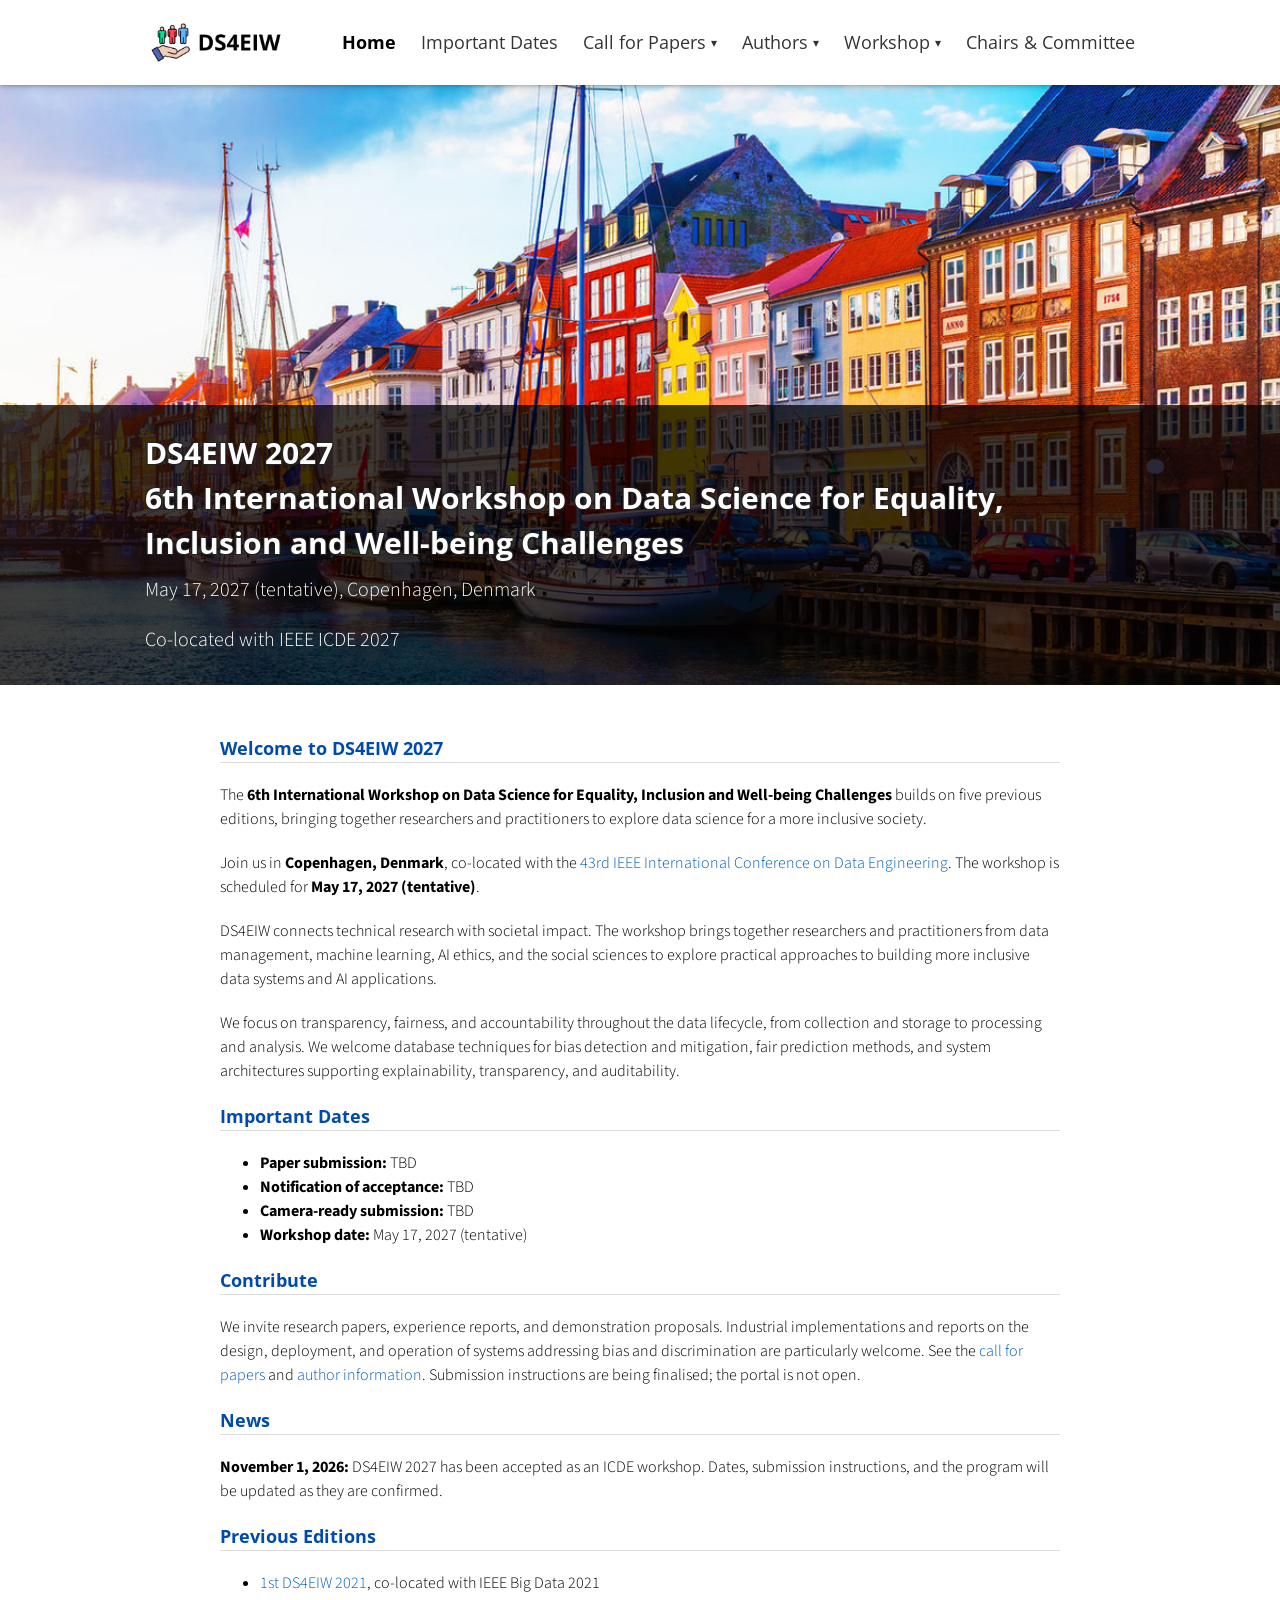
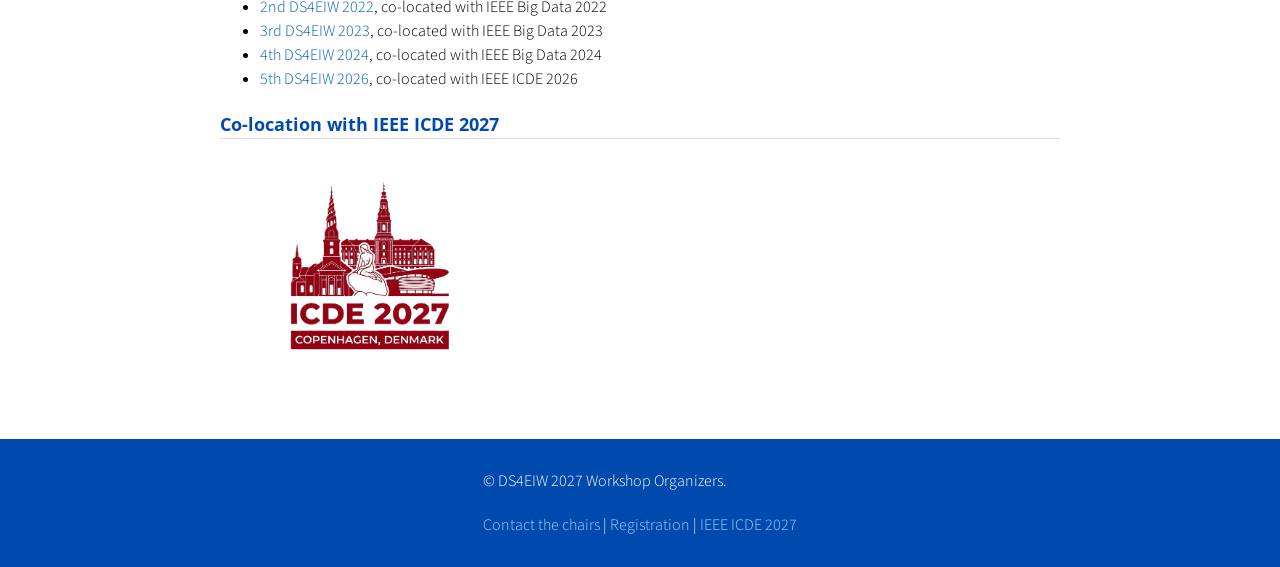
==== index.html @ dc77ec3a "Add DS4EIW 2027 workshop website" ====
<!doctype html>
<html lang="en">
<head>
  <meta charset="utf-8">
  <meta name="viewport" content="width=device-width, initial-scale=1">
  <title>DS4EIW 2027 - Data Science for Equality, Inclusion and Well-being</title>
  <meta name="description" content="Sixth DS4EIW workshop, co-located with IEEE ICDE 2027 in Copenhagen, Denmark. May 17, 2027 (tentative). Submission details: TBD.">
  <link href="css/frame.css" rel="stylesheet">
  <link href="css/controls.css" rel="stylesheet">
  <link href="css/custom.css" rel="stylesheet">
  <link href="css/edition.css" rel="stylesheet">
  <link href="https://fonts.googleapis.com/css?family=Open+Sans:400,700" rel="stylesheet">
  <link href="https://fonts.googleapis.com/css?family=Open+Sans+Condensed:300,700" rel="stylesheet">
  <link href="https://fonts.googleapis.com/css?family=Source+Sans+Pro:400,700" rel="stylesheet">
  <link rel="icon" type="image/x-icon" href="img/logo.ico">
  <script src="js/menu.js" defer></script>
  <style>.menu-index { color: rgb(0, 0, 0) !important; opacity: 1 !important; font-weight: 700 !important; }</style>
</head>
<body class="edition-2027">
  <a class="skip-link" href="#main">Skip to content</a>
  <header class="menu-container"><nav class="menu" aria-label="Main navigation">
  <div class="menu-table flex-row-space-between">
    <div class="logo flex-row-center"><a href="index.html"><img class="image" style="max-width: 140px; margin-bottom: 10px; margin-top: 10px;" src="img/ds4eiw-logo.png" alt="DS4EIW home"></a></div>
    <button class="menu-button" type="button" aria-expanded="false" aria-controls="main-menu">Menu</button>
    <div id="main-menu" class="menu-items flex-row-center flex-item">
      <a href="index.html" class="menu-index">Home</a>
      <a href="dates.html" class="menu-dates">Important Dates</a>
      <div class="dropdown"><a class="dropbtn menu-submit" href="submit.html">Call for Papers<span aria-hidden="true"> ▾</span></a><div class="dropdown-content"><a href="submit.html#toi">Topics of Interest</a><a href="submit.html#info">Submission Information</a></div></div>
      <div class="dropdown"><a class="dropbtn menu-authors" href="authors.html">Authors<span aria-hidden="true"> ▾</span></a><div class="dropdown-content"><a href="authors.html#submission">Submission Guidelines</a><a href="authors.html#cameraready">Camera-Ready Instructions</a></div></div>
      <div class="dropdown"><a class="dropbtn menu-conference" href="workshop.html">Workshop<span aria-hidden="true"> ▾</span></a><div class="dropdown-content"><a href="workshop.html#program">Program</a><a href="workshop.html#keynote">Keynote Speaker</a><a href="workshop.html#editions">Previous Editions</a><a href="accepted_papers.html">Accepted Papers</a><a href="registration.html#registration">Registration</a></div></div>
      <a href="about.html" class="menu-about">Chairs &amp; Committee</a>
    </div>
  </div>
</nav></header>
  <main id="main" class="content-container">
    <div class="banner edition-hero" style="background: url('img/copenhagen-banner.jpg') no-repeat center; background-size: cover; height: 600px;">
      <div class="banner-table flex-column" style="background-color: rgba(0, 0, 0, 0.75);"><div class="flex-row"><div class="flex-item flex-column"><h1 class="add-top-margin-small strokeme">DS4EIW 2027<br>6th International Workshop on Data Science for Equality, Inclusion and Well-being Challenges</h1><p class="text">May 17, 2027 (tentative), Copenhagen, Denmark</p><p class="text">Co-located with IEEE ICDE 2027</p></div></div></div>
    </div>
    <div class="content"><div class="content-table flex-column"><div class="flex-row"><div class="flex-item flex-column full-width"><h3>Welcome to DS4EIW 2027</h3><hr><p class="text">The <strong>6th International Workshop on Data Science for Equality, Inclusion and Well-being Challenges</strong> builds on five previous editions, bringing together researchers and practitioners to explore data science for a more inclusive society.</p><p class="text">Join us in <strong>Copenhagen, Denmark</strong>, co-located with the <a href="https://icde2027.github.io/">43rd IEEE International Conference on Data Engineering</a>. The workshop is scheduled for <strong>May 17, 2027 (tentative)</strong>.</p><p class="text">DS4EIW connects technical research with societal impact. The workshop brings together researchers and practitioners from data management, machine learning, AI ethics, and the social sciences to explore practical approaches to building more inclusive data systems and AI applications.</p><p class="text">We focus on transparency, fairness, and accountability throughout the data lifecycle, from collection and storage to processing and analysis. We welcome database techniques for bias detection and mitigation, fair prediction methods, and system architectures supporting explainability, transparency, and auditability.</p><h3>Important Dates</h3><hr><ul>
<li><strong>Paper submission:</strong> TBD</li>
<li><strong>Notification of acceptance:</strong> TBD</li>
<li><strong>Camera-ready submission:</strong> TBD</li>
<li><strong>Workshop date:</strong> May 17, 2027 (tentative)</li>
</ul><h3>Contribute</h3><hr><p class="text">We invite research papers, experience reports, and demonstration proposals. Industrial implementations and reports on the design, deployment, and operation of systems addressing bias and discrimination are particularly welcome. See the <a href="submit.html">call for papers</a> and <a href="authors.html#submission">author information</a>. Submission instructions are being finalised; the portal is not open.</p><h3>News</h3><hr><p class="text"><strong>November 1, 2026:</strong> DS4EIW 2027 has been accepted as an ICDE workshop. Dates, submission instructions, and the program will be updated as they are confirmed.</p><h3>Previous Editions</h3><hr><ul><li><a href="https://dbdmg.polito.it/ds4eiw-2021/">1st DS4EIW 2021</a>, co-located with IEEE Big Data 2021</li><li><a href="https://dbdmg.polito.it/ds4eiw-2022/">2nd DS4EIW 2022</a>, co-located with IEEE Big Data 2022</li><li><a href="https://dbdmg.polito.it/ds4eiw-2023/">3rd DS4EIW 2023</a>, co-located with IEEE Big Data 2023</li><li><a href="https://ds4eiw.github.io/4th-DS4EIW/">4th DS4EIW 2024</a>, co-located with IEEE Big Data 2024</li><li><a href="https://ds4eiw.github.io/2026/">5th DS4EIW 2026</a>, co-located with IEEE ICDE 2026</li></ul><h3>Co-location with IEEE ICDE 2027</h3><hr><a href="https://icde2027.github.io/"><img class="image" style="max-width: 300px; margin-bottom: 10px; margin-top: 10px;" src="img/icde2027-logo.png" alt="ICDE 2027, Copenhagen, Denmark"></a></div></div></div></div>
  </main>
  <footer class="footer-container"><div class="banner"><div class="banner-table flex-column"><div class="flex-row"><div class="flex-item flex-column"><p class="text">© DS4EIW 2027 Workshop Organizers.</p><p class="text"><a href="about.html#contact">Contact the chairs</a> | <a href="registration.html">Registration</a> | <a href="https://icde2027.github.io/">IEEE ICDE 2027</a></p></div></div></div></div></footer>
</body>
</html>
---- css/frame.css ----
/*************************************************************************
 * GitHub: https://github.com/yenchiah/project-website-template
 * Version: v3.43
 * This CSS file is for the website frame
 * If you want to keep this template updated, avoid modifying this file
 * Instead, add your own CSS in the custom.css file
 *************************************************************************/

html,
body {
  margin: 0;
  padding: 0;
  background-color: white;
  font-family: 'Open Sans', Helvetica, Arial, sans-serif;
  left: 0;
  right: 0;
  width: auto;
}

/* This is a hack for FireFox that the <b> tag does not work */
strong,
b {
  font-weight: bold;
}

a {
  outline: none;
  cursor: pointer;
}

img {
  -webkit-touch-callout: none;
  -webkit-user-select: none;
  -khtml-user-select: none;
  -moz-user-select: none;
  -ms-user-select: none;
  user-select: none;
}

video {
  -webkit-touch-callout: none;
  -webkit-user-select: none;
  -khtml-user-select: none;
  -moz-user-select: none;
  -ms-user-select: none;
  user-select: none;
}

h1 {
  font-size: 30px;
  color: #333333;
  margin: 30px 0 0 0;
  padding: 0;
  font-weight: bold;
  font-family: 'Open Sans', Helvetica, Arial, sans-serif;
}

h2 {
  font-size: 24px;
  color: #333333;
  margin: 30px 0 0 0;
  padding: 0;
  font-weight: bold;
  font-family: 'Open Sans', Helvetica, Arial, sans-serif;
}

h3 {
  font-size: 18px;
  color: #333333;
  margin: 10px 0 0 0;
  padding: 0;
  font-weight: bold;
  font-family: 'Open Sans', Helvetica, Arial, sans-serif;
}

ul,
ol {
  margin: 10px 0 10px 0;
}

li ol,
li ul {
  margin: 0;
}

hr {
  border: 0;
  height: 1px;
  background: rgb(220, 220, 220);
  margin: 0 0 10px 0;
}

.menu-container {
  z-index: 2;
  position: relative;
  width: 100%;
  background-color: #333333;
  min-width: 300px;
  -webkit-touch-callout: none;
  -webkit-user-select: none;
  -khtml-user-select: none;
  -moz-user-select: none;
  -ms-user-select: none;
  user-select: none;
  box-shadow: 0 0px 4px rgb(0 0 0 / 32%), 0 0px 10px rgb(0 0 0 / 23%);
}

.menu {
  position: relative;
  margin: 0 auto;
  max-width: 900px;
}

.menu .menu-table {
  padding: 0px 10px;
  width: 100%;
  margin: 0;
}

.menu .menu-highlight {
  color: rgb(255, 255, 255) !important;
  opacity: 1 !important;
  font-weight: 700 !important;
}

.menu .logo {
  margin-left: 20px;
}

.menu .logo a {
  color: rgba(255, 255, 255, 0.8);
  font-family: 'Open Sans Condensed', Helvetica, Arial, sans-serif;
  font-size: 30px;
  text-decoration: none;
  font-weight: 700;
  flex: 1 auto;
  padding: 10px 0;
}

.menu .logo a:hover {
  cursor: pointer;
}

.menu .logo img {
  margin: 0;
  padding: 0;
}

.menu .menu-button {
  width: 40px;
  height: 40px;
  display: none;
  cursor: pointer;
  margin-right: 20px;
}

.menu .menu-button img {
  width: 30px;
  height: 30px;
}

.menu .menu-items {
  align-self: stretch;
}

.menu .menu-items>a,
.menu .menu-items>div {
  color: rgba(255, 255, 255, 0.8);
  text-decoration: none;
  font-weight: 400;
  font-size: 18px;
  flex: 1 auto;
  transition: opacity 0.1s ease-in-out;
  -moz-transition: opacity 0.1s ease-in-out;
  -webkit-transition: opacity 0.1s ease-in-out;
  font-family: 'Open Sans', Helvetica, Arial, sans-serif;
  white-space: nowrap;
  display: flex;
  align-items: center;
  height: 100%;
}

.menu .menu-items>a:not(:last-child),
.menu .menu-items>div:not(:last-child) {
  margin-right: 25px;
}

.menu .menu-items>a:hover,
.menu .menu-items>div:hover {
  color: rgb(255, 255, 255);
  opacity: 1;
  cursor: pointer;
}

.menu .menu-items .dropdown {
  overflow: hidden;
  cursor: pointer;
}

.menu .menu-items .dropdown .dropbtn {
  font-family: inherit;
  text-decoration: inherit;
  color: inherit;
  font-weight: inherit;
  font-size: inherit;
  transition: inherit;
  -moz-transition: inherit;
  -webkit-transition: inherit;
  white-space: inherit;
  display: flex;
  align-items: center;
  height: 100%;
}

.menu .menu-items .dropdown i {
  color: #ffffff;
  margin-left: 5px;
}

.menu .menu-items .dropdown .dropdown-content {
  display: none;
  position: absolute;
  background-color: #f9f9f9;
  min-width: 100px;
  box-shadow: 0px 8px 16px 0px rgba(0, 0, 0, 0.2);
  z-index: 1;
  top: 100%;
  border-top: 3px solid #848484;
  border-bottom-left-radius: 2px;
  border-bottom-right-radius: 2px;
}

.menu .menu-items .dropdown .dropdown-content a {
  color: black;
  padding: 10px 20px;
  text-decoration: none;
  display: block;
  text-align: left;
  font-size: 16px;
}

.menu .menu-items .dropdown .dropdown-content a:hover {
  background-color: #ddd;
  color: black;
}

.menu .menu-items .dropdown .dropdown-content a:last-child:hover {
  border-bottom-left-radius: 2px;
  border-bottom-right-radius: 2px;
}

.menu .menu-items .dropdown:hover .dropdown-content {
  display: block;
}

.content-container {
  z-index: 1;
  position: relative;
  width: 100%;
  min-width: 300px;
}

.content {
  position: relative;
  margin: 0 auto;
  font-size: 16px;
  font-family: 'Source Sans Pro', Helvetica, Arial, sans-serif;
  font-weight: 300;
  line-height: 1.5;
  max-width: 900px;
  overflow-x: auto;
}

.content p a,
.content ul a,
.content ol a {
  text-decoration: none;
  color: #005cbf;
}

.content p a:hover,
.content ul a:hover,
.content ol a:hover {
  text-decoration: underline;
}

.content-table {
  padding: 40px 10px;
  width: 100%;
  margin: 0;
}

.banner {
  position: relative;
  font-size: 16px;
  font-family: 'Source Sans Pro', Helvetica, Arial, sans-serif;
  font-weight: 300;
  line-height: 1.5;
  overflow-x: auto;
  background-color: #005cbf;
  display: flex;
}

.banner .banner-table {
  padding: 0;
  width: 100%;
  margin: 0 auto;
  align-self: flex-end;
}

.banner .banner-table a {
  color: #a3cfff;
  text-decoration: none;
}

.banner .banner-table a:hover {
  text-decoration: underline;
}

.banner h1,
.banner h2,
.banner h3,
.banner p,
.banner span {
  color: white;
}

.banner .flex-item {
  max-width: 900px;
  margin: 20px auto;
  padding: 0 30px;
}

.flex-column {
  display: flex;
  flex-direction: column;
  flex-wrap: wrap;
  justify-content: flex-start;
  align-items: stretch;
  align-content: stretch;
  box-sizing: border-box;
}

.flex-row-space-between {
  display: flex;
  flex-direction: row;
  flex-wrap: wrap;
  justify-content: space-between;
  align-items: center;
  align-content: stretch;
  box-sizing: border-box;
}

.flex-row {
  display: flex;
  flex-direction: row;
  flex-wrap: wrap;
  justify-content: flex-start;
  align-items: center;
  align-content: stretch;
  box-sizing: border-box;
}

.flex-row-center {
  display: flex;
  flex-direction: row;
  flex-wrap: wrap;
  justify-content: center;
  align-items: center;
  align-content: stretch;
  box-sizing: border-box;
}

.flex-item-stretch {
  flex: 1 auto;
}

.flex-item-stretch-2 {
  flex: 1 auto;
}

.flex-item-stretch-3 {
  flex: 1 auto;
}

.flex-item-stretch-4 {
  flex: 1 auto;
}

.flex-item-stretch-5 {
  flex: 1 auto;
}

.flex-item {
  margin: 0 20px;
}

.left-align {
  float: left;
}

.right-align {
  float: right;
}

.full-width {
  width: 100%;
}

.badge-text {
  font-size: 30px;
  font-weight: 700;
}

.text {
  margin: 10px 0 10px 0;
  padding: 0;
}

.text-large-margin {
  margin: 15px 0 15px 0;
  padding: 0;
}

.text-small-margin {
  margin: 5px 0 5px 0;
  padding: 0;
}

.text-no-margin {
  margin: 0;
  padding: 0;
}

.scrollable-image-container {
  overflow: auto;
  border: 1px solid #666666;
  display: grid;
  width: fit-content;
  margin: 15px 0;
}

.scrollable-image-container.center {
  margin-left: auto;
  margin-right: auto;
}

.scrollable-image {
  border-radius: 2px;
  margin: 0;
  overflow: auto;
  -webkit-touch-callout: none;
  -webkit-user-select: none;
  -khtml-user-select: none;
  -moz-user-select: none;
  -ms-user-select: none;
  user-select: none;
  display: flex;
}

.scrollable-image.center {
  margin-left: auto;
  margin-right: auto;
}

.image {
  border-radius: 2px;
  width: 100%;
  margin: 15px 0;
  -webkit-touch-callout: none;
  -webkit-user-select: none;
  -khtml-user-select: none;
  -moz-user-select: none;
  -ms-user-select: none;
  user-select: none;
  display: flex;
}

.image.center {
  align-self: center;
}

.image img,
.image video {
  width: 100%;
  height: 100%;
  box-sizing: border-box;
  display: table-cell;
  overflow: hidden;
  border-radius: 2px;
}

.adaptive-image {
  background-position: center;
  background-repeat: no-repeat;
  background-size: cover;
}

.image-wrap-text {
  float: left;
  margin: 5px 40px 25px 0;
}

.image-caption {
  width: 100%;
  text-align: center;
  margin-top: -10px;
  margin-bottom: 10px;
}

.max-width-400 {
  max-width: 400px;
}

.max-width-140 {
  max-width: 140px;
}

ol.publication {
  display: flex;
  flex-direction: column-reverse;
  list-style: none;
  margin: 7px 0 7px 0;
  padding: 0;
  flex-wrap: wrap;
}

ol.publication li {
  display: flex;
  align-items: baseline;
  margin: 0;
  padding: 0;
}

ol.publication li p:before {
  line-height: 1;
  margin-right: 5px;
}

ol.publication.C-list {
  counter-reset: C-counter;
}

ol.publication.C-list li p {
  counter-increment: C-counter;
}

ol.publication.C-list li p:before {
  content: "[C" counter(C-counter)"]";
}

ol.publication.J-list {
  counter-reset: J-counter;
}

ol.publication.J-list li p {
  counter-increment: J-counter;
}

ol.publication.J-list li p:before {
  content: "[J" counter(J-counter)"]";
}

ol.publication.T-list {
  counter-reset: T-counter;
}

ol.publication.T-list li p {
  counter-increment: T-counter;
}

ol.publication.T-list li p:before {
  content: "[T" counter(T-counter)"]";
}

ol.publication.O-list {
  counter-reset: O-counter;
}

ol.publication.O-list li p {
  counter-increment: O-counter;
}

ol.publication.O-list li p:before {
  content: "[O" counter(O-counter)"]";
}

ol.publication.P-list {
  counter-reset: P-counter;
}

ol.publication.P-list li p {
  counter-increment: P-counter;
}

ol.publication.P-list li p:before {
  content: "[P" counter(P-counter)"]";
}

ol.publication.M-list {
  counter-reset: M-counter;
}

ol.publication.M-list li p {
  counter-increment: M-counter;
}

ol.publication.M-list li p:before {
  content: "[M" counter(M-counter)"]";
}

ol.publication.F-list {
  counter-reset: F-counter;
}

ol.publication.F-list li p {
  counter-increment: F-counter;
}

ol.publication.F-list li p:before {
  content: "[F" counter(F-counter)"]";
}

ol.publication.A-list {
  counter-reset: A-counter;
}

ol.publication.A-list li p {
  counter-increment: A-counter;
}

ol.publication.A-list li p:before {
  content: "[A" counter(A-counter)"]";
}

ol.nested {
  list-style: none;
  counter-reset: item;
}

ol.nested>li:before {
  counter-increment: item;
  content: counters(item, ".") ". ";
  padding-right: 0.6em;
}

.noselect {
  -webkit-touch-callout: none;
  -webkit-user-select: none;
  -khtml-user-select: none;
  -moz-user-select: none;
  -ms-user-select: none;
  user-select: none;
}

.center-align-content {
  display: flex;
  justify-content: center;
  align-items: center;
}

.left-align-content {
  display: flex;
  justify-content: flex-start;
  align-items: center;
}

.text-large {
  font-size: 20px;
}

.text-small {
  font-size: 12px;
}

.text-italic {
  font-style: italic;
}

.text-justify {
  text-align: justify;
}

.text-center {
  text-align: center;
}

.iframe-container {
  position: absolute;
  top: 61px;
  bottom: 0;
  left: 0;
  height: auto;
  width: 100%;
  min-width: 300px;
}

.iframe {
  border: 0;
  width: 100%;
  height: 100%;
}

.iframe-in-body {
  width: 100%;
  height: 400px;
  border: 1px solid #666666;
  margin: 15px 0;
}

.iframe-in-tab {
  width: 100%;
  height: 400px;
  border: 0;
  margin: 0;
  padding: 0;
}

.force-no-scroll {
  overflow-y: hidden;
}

.force-scroll {
  overflow-y: scroll;
}

.highlight-text {
  font-weight: bold;
}

.custom-text-info,
.custom-text-info p,
.custom-text-info a {
  color: #17a2b8;
}

.custom-text-info a:hover {
  color: #007082;
}

.custom-text-primary,
.custom-text-primary p,
.custom-text-primary a {
  color: #007bff;
}

.custom-text-primary a:hover {
  color: #005cbf;
}

.custom-text-danger,
.custom-text-danger p,
.custom-text-danger a {
  color: #dc3545;
}

.custom-text-danger a:hover {
  color: #a71120;
}

.gallery {
  display: flex;
  flex-direction: row;
  flex-wrap: wrap;
  justify-content: flex-start;
  align-items: center;
  align-content: stretch;
  box-sizing: border-box;
  width: 100%;
  padding: 0 5px;
}

.gallery>a.flex-column,
.gallery>div.flex-column {
  color: black;
  text-decoration: none;
  padding: 15px;
  cursor: default;
}

.gallery>a.flex-column>img,
.gallery>a.flex-column>video,
.gallery>div.flex-column>img,
.gallery>div.flex-column>video {
  border-radius: 2px;
  width: 100%;
  background-image: url(../img/loading.gif);
  background-repeat: no-repeat;
  background-size: 30px 30px;
  background-position: center;
  min-height: 50px;
}

.gallery>a.flex-column>div,
.gallery>div.flex-column>div,
.gallery>a.flex-column>h3,
.gallery>div.flex-column>h3 {
  width: 100%;
  text-align: center;
}

.masonry {
  column-count: 2;
  column-fill: balance;
  column-gap: 0;
  box-sizing: border-box;
  width: 100%;
  padding: 0 5px;
  position: relative;
}

.masonry figure {
  break-inside: avoid;
  page-break-inside: avoid;
  border: 0;
  color: black;
  text-decoration: none;
  padding: 10px;
  margin: 0;
  cursor: default;
  -webkit-touch-callout: none;
  -webkit-user-select: none;
  -khtml-user-select: none;
  -moz-user-select: none;
  -ms-user-select: none;
  user-select: none;
  border: 5px solid transparent;
  position: relative;
  box-sizing: border-box;
  display: flex;
  flex-direction: column;
  flex-wrap: wrap;
  justify-content: flex-start;
  align-items: stretch;
  align-content: stretch;
}

.masonry figure.selected {
  border: 5px solid #007bff;
  -moz-box-shadow: inset 0 0 4px 1px #6d6d6d;
  -webkit-box-shadow: inset 0 0 4px 1px #6d6d6d;
  box-shadow: inset 0 0 4px 1px #6d6d6d;
}

.masonry figure>img,
.masonry figure>video {
  width: 100%;
  background-image: url(../img/loading.gif);
  background-repeat: no-repeat;
  background-size: 30px 30px;
  background-position: center;
  min-height: 50px;
  display: block;
  box-sizing: border-box;
  position: relative;
}

.masonry figure>figcaption {
  position: absolute;
  bottom: max(min(2vw, 20px), 15px);
  left: max(min(2vw, 20px), 15px);
  right: max(min(2vw, 20px), 15px);
  font-family: 'Oswald', Helvetica, Arial, sans-serif;
  width: auto;
  display: block;
  box-sizing: border-box;
  margin: 0;
  padding: 0;
  font-size: 25px;
  font-size: max(min(6vw, 21px), 16px);
  line-height: 1.3;
  font-weight: bold;
  color: #fff;
  text-align: center;
  background-color: transparent;
  text-shadow: -1px 1px 0 #000, 1px 1px 0 #000, 1px -1px 0 #000, -1px -1px 0 #000;
}

.masonry figure>figcaption.text-only {
  position: initial;
  background-color: rgb(80, 80, 80);
  padding: 20px 20px;
  text-shadow: none;
}

.masonry figure>figcaption.text-bottom {
  position: initial;
  font-family: 'Source Sans Pro', Helvetica, Arial, sans-serif;
  padding: 5px 5px;
  text-shadow: none;
  color: #000;
  font-weight: normal;
  font-size: 16px;
}

.masonry figure>div {
  width: calc(100% - 20px);
  display: block;
  box-sizing: border-box;
  position: absolute;
  line-height: 2;
  top: 10px;
  left: 10px;
  font-family: 'Source Sans Pro', Helvetica, Arial, sans-serif;
  font-size: 14px;
  background-color: rgba(255, 255, 255, 0.5);
  color: #000;
  text-align: center;
  padding: 0;
  height: 30px;
  margin: 0;
}

.masonry figure>div>a {
  cursor: alias;
  font-family: 'Source Sans Pro', Helvetica, Arial, sans-serif;
  font-size: 14px;
  color: #000;
  text-decoration: underline;
}

.custom-table-container {
  display: grid;
  width: fit-content;
  width: -moz-fit-content;
  margin: 15px 0;
}

.custom-table-container.center {
  margin-left: auto;
  margin-right: auto;
}

.custom-table {
  display: block;
  overflow-x: auto;
  border: 1px solid #666666;
  border-collapse: collapse;
  border-spacing: 0;
  empty-cells: show;
  margin: 0;
  padding: 0;
}

.custom-table thead {
  text-align: left;
  border-bottom: 1px solid #666666;
}

.custom-table tfoot {
  border-top: 1px solid #666666;
}

.custom-table tr.bg-color-gray {
  background-color: #dadada;
}

.custom-table tr.bg-color-light-gray {
  background-color: #efefef;
}

.custom-table td,
.custom-table th {
  padding: 5px 10px;
}

.custom-survey p.custom-answer-survey {
  font-family: 'Source Sans Pro', Helvetica, Arial, sans-serif;
  box-sizing: border-box;
  padding: 5px 10px;
  margin-top: 15px;
  margin-bottom: 0;
  margin-right: 0;
  margin-left: 0;
  background: rgb(255, 255, 255);
  border: 1px solid #7d7d7d;
  font-size: 18px;
  outline: none;
  border-radius: 0;
  width: 100%;
  white-space: pre-wrap;
  word-wrap: break-word;
  overflow-y: visible;
  overflow-x: hidden;
  min-height: 40px;
  word-break: break-word;
  hyphens: auto;
}

.custom-survey input.custom-textbox-survey,
.custom-survey textarea.custom-textbox-survey {
  font-family: 'Source Sans Pro', Helvetica, Arial, sans-serif;
  box-sizing: border-box;
  padding: 5px 10px;
  background: rgb(255, 255, 255);
  border: 1px solid #7d7d7d;
  font-size: 18px;
  outline: none;
  border-radius: 0;
  resize: none;
  width: 100%;
  white-space: pre-wrap;
  word-wrap: break-word;
  overflow-y: visible;
  overflow-x: hidden;
  min-height: 130px;
}

.custom-survey input[readonly].custom-textbox-survey,
.custom-survey textarea[readonly].custom-textbox-survey {
  cursor: default;
  background: rgb(230, 230, 230);
}

.custom-survey .custom-radio-group-survey {
  column-count: 1;
  column-fill: balance;
  column-gap: 0;
}

.custom-survey .custom-radio-group-survey.image-only {
  column-count: 2;
  column-fill: balance;
  column-gap: 0;
}

.custom-survey .custom-radio-group-survey div {
  display: flex;
  position: relative;
  width: 100%;
  break-inside: avoid;
}

.custom-survey .custom-radio-group-survey label>img {
  width: calc(100% - 5px);
  margin-top: 5px;
  margin-bottom: 10px;
  border-radius: 51%;
  box-shadow: 0 0px 4px rgba(0, 0, 0, 0.32), 0 0px 10px rgba(0, 0, 0, 0.23);
}

.custom-survey .custom-radio-group-survey input[type="radio"]+label,
.custom-survey .custom-radio-group-survey input[type="checkbox"]+label {
  position: relative;
  padding: 10px 10px 10px 48px;
  cursor: pointer;
  font-size: 16px;
  line-height: 1.8;
  display: grid;
  color: black;
  border: 0;
  font-family: 'Source Sans Pro', Helvetica, Arial, sans-serif;
  -webkit-touch-callout: none;
  -webkit-user-select: none;
  -khtml-user-select: none;
  -moz-user-select: none;
  -ms-user-select: none;
  user-select: none;
  width: 100%;
}

.custom-survey .custom-radio-group-survey.image-only input[type="radio"]+label,
.custom-survey .custom-radio-group-survey.image-only input[type="checkbox"]+label {
  padding: 10px;
}

.custom-survey .custom-radio-group-survey input[type="radio"]+label>figure,
.custom-survey .custom-radio-group-survey input[type="checkbox"]+label>figure {
  break-inside: avoid;
  page-break-inside: avoid;
  border: 0;
  color: black;
  text-decoration: none;
  padding: 0;
  margin: 0 auto;
  cursor: pointer;
  -webkit-touch-callout: none;
  -webkit-user-select: none;
  -khtml-user-select: none;
  -moz-user-select: none;
  -ms-user-select: none;
  user-select: none;
  position: relative;
  box-sizing: border-box;
  display: flex;
  flex-direction: column;
  flex-wrap: wrap;
  justify-content: flex-start;
  align-items: stretch;
  align-content: stretch;
  width: 100%;
}

.custom-survey .custom-radio-group-survey input[type="radio"]+label>figure>img,
.custom-survey .custom-radio-group-survey input[type="radio"]+label>figure>video,
.custom-survey .custom-radio-group-survey input[type="checkbox"]+label>figure>img,
.custom-survey .custom-radio-group-survey input[type="checkbox"]+label>figure>video {
  width: 100%;
  background-image: url(../img/loading.gif);
  background-repeat: no-repeat;
  background-size: 30px 30px;
  background-position: center;
  min-height: 50px;
  display: block;
  box-sizing: border-box;
  position: relative;
}

.custom-survey .custom-radio-group-survey input[type="radio"]+label>figure>figcaption,
.custom-survey .custom-radio-group-survey input[type="checkbox"]+label>figure>figcaption {
  position: absolute;
  bottom: max(min(2vw, 10px), 5px);
  left: max(min(2vw, 10px), 5px);
  right: max(min(2vw, 10px), 5px);
  font-family: 'Oswald', Helvetica, Arial, sans-serif;
  width: auto;
  display: block;
  box-sizing: border-box;
  margin: 0;
  padding: 0;
  font-size: 25px;
  font-size: max(min(4.5vw, 20px), 16px);
  line-height: 1.3;
  font-weight: bold;
  color: #fff;
  text-align: center;
  background-color: transparent;
  text-shadow: -1px 1px 0 #000, 1px 1px 0 #000, 1px -1px 0 #000, -1px -1px 0 #000;
}

.custom-survey .custom-radio-group-survey input[type="radio"]+label>figure>figcaption.text-only,
.custom-survey .custom-radio-group-survey input[type="checkbox"]+label>figure>figcaption.text-only {
  position: initial;
  background-color: rgb(80, 80, 80);
  padding: 25px 25px;
  text-shadow: none;
}

.custom-survey .custom-radio-group-survey input[type="radio"]+label>figure>div,
.custom-survey .custom-radio-group-survey input[type="checkbox"]+label>figure>div {
  width: 100%;
  display: block;
  box-sizing: border-box;
  position: absolute;
  line-height: 2;
  font-family: 'Source Sans Pro', Helvetica, Arial, sans-serif;
  font-size: 14px;
  background-color: rgba(255, 255, 255, 0.5);
  color: #000;
  text-align: center;
  padding: 0;
  height: 30px;
  margin: 0;
}

.custom-survey .custom-radio-group-survey input[type="radio"]+label>figure>div>a,
.custom-survey .custom-radio-group-survey input[type="checkbox"]+label>figure>div>a {
  cursor: alias;
  font-family: 'Source Sans Pro', Helvetica, Arial, sans-serif;
  font-size: 14px;
  color: #000;
  text-decoration: underline;
}

.custom-survey .custom-radio-group-survey input[type="radio"]:not(:disabled):hover,
.custom-survey .custom-radio-group-survey input[type="checkbox"]:not(:disabled):hover {
  color: #333333;
  background-color: #eeeeee;
}

.custom-survey .custom-radio-group-survey input[type="radio"]:disabled,
.custom-survey .custom-radio-group-survey input[type="checkbox"]:disabled {
  opacity: 0.4;
}

.custom-survey .custom-radio-group-survey input[type="radio"],
.custom-survey .custom-radio-group-survey input[type="checkbox"] {
  padding: 0;
  text-align: center;
  outline: none;
  cursor: pointer;
  box-shadow: none;
  transition: background-color 0.1s, box-shadow 0.1s;
  text-decoration: none;
  box-sizing: border-box;
  background-color: white;
  border: 0;
  border-spacing: 0;
  display: inline-block;
  -webkit-touch-callout: none;
  -webkit-user-select: none;
  -khtml-user-select: none;
  -moz-user-select: none;
  -ms-user-select: none;
  user-select: none;
  position: absolute;
  left: -9999px;
}

.custom-survey .custom-radio-group-survey input[type="radio"]:checked+label,
.custom-survey .custom-radio-group-survey input[type="checkbox"]:checked+label {
  color: white;
  background-color: #007bff;
}

.custom-survey .custom-radio-group-survey input[type="radio"]+label:before,
.custom-survey .custom-radio-group-survey input[type="checkbox"]+label:before {
  content: '';
  position: absolute;
  left: 14px;
  top: 14px;
  width: 20px;
  height: 20px;
  border: 1px solid #aaa;
  background: #fff;
  z-index: 1;
}

.custom-survey .custom-radio-group-survey input[type="radio"]+label:before {
  border-radius: 100%;
}

.custom-survey .custom-radio-group-survey input[type="checkbox"]+label:before {
  border-radius: 2px;
}

.custom-survey .custom-radio-group-survey input[type="radio"]+label:after,
.custom-survey .custom-radio-group-survey input[type="checkbox"]+label:after {
  content: '';
  width: 14px;
  height: 14px;
  background: #005cbf;
  position: absolute;
  top: 18px;
  left: 18px;
  -webkit-transition: all 0.1s ease;
  transition: all 0.1s ease;
  z-index: 1;
}

.custom-survey .custom-radio-group-survey input[type="radio"]+label:after {
  border-radius: 100%;
}

.custom-survey .custom-radio-group-survey input[type="checkbox"]+label:after {
  border-radius: 2px;
}

.custom-survey .custom-radio-group-survey input[type="radio"]:not(:checked)+label:after,
.custom-survey .custom-radio-group-survey input[type="checkbox"]:not(:checked)+label:after {
  opacity: 0;
  -webkit-transform: scale(0);
  transform: scale(0);
}

.custom-survey .custom-radio-group-survey input[type="radio"]:checked+label:after,
.custom-survey .custom-radio-group-survey input[type="checkbox"]:checked+label:after {
  opacity: 1;
  -webkit-transform: scale(1);
  transform: scale(1);
}

.custom-survey {
  padding: 25px;
  background-color: #e7e7e7;
  border: 1px solid #2f2f2f;
  border-radius: 0;
  display: flex;
  flex-direction: column;
  flex-wrap: nowrap;
}

.custom-survey .text {
  margin-top: 0;
  margin-bottom: 0;
  color: black;
}

.custom-survey h3 {
  margin-top: 0;
}

.custom-survey .custom-textbox-survey {
  color: black;
}

.custom-survey textarea.custom-textbox-survey::-webkit-input-placeholder {
  /* Edge */
  color: #a8a8a8;
}

.custom-survey textarea.custom-textbox-survey:-ms-input-placeholder {
  /* Internet Explorer */
  color: #a8a8a8;
}

.custom-survey textarea.custom-textbox-survey::placeholder {
  color: #a8a8a8;
}

.custom-survey.answer-mode {
  background-color: #afafaf;
  border: 1px solid #5d5d5d;
}

.custom-survey.answer-mode .custom-radio-group-survey input[type="radio"]+label,
.custom-survey.answer-mode .custom-radio-group-survey input[type="checkbox"]+label {
  border: 3px solid #afafaf;
}

.custom-survey.answer-mode .custom-radio-group-survey input[type="radio"]:not(.highlight)+label,
.custom-survey.answer-mode .custom-radio-group-survey input[type="checkbox"]:not(.highlight):checked+label {
  color: black;
  background-color: #afafaf;
}

.custom-survey.answer-mode .custom-radio-group-survey input[type="radio"].highlight+label,
.custom-survey.answer-mode .custom-radio-group-survey input[type="checkbox"].highlight+label {
  box-shadow: 0px 0px 0px 5px white inset;
  background-color: #007bff;
  color: white;
}

.custom-survey.answer-mode .custom-textbox-survey {
  color: #636363;
}

.custom-survey.answer-mode .custom-textbox-survey:disabled {
  background: #dddddd;
}

.no-top-margin {
  margin-top: 0;
}

.no-bottom-margin {
  margin-bottom: 0;
}

.break-long-url {
  /* These are technically the same, but use both */
  overflow-wrap: break-word;
  word-wrap: break-word;

  -ms-word-break: break-all;
  /* This is the dangerous one in WebKit, as it breaks things wherever */
  word-break: break-all;
  /* Instead use this non-standard one: */
  word-break: break-word;

  /* Adds a hyphen where the word breaks, if supported (No Blink) */
  -ms-hyphens: auto;
  -moz-hyphens: auto;
  -webkit-hyphens: auto;
  hyphens: auto;
}

.graph-title {
  font-size: 20px;
  margin-bottom: 0;
  margin-top: 15px;
}

.add-top-margin {
  margin-top: 15px;
}

.add-top-margin-small {
  margin-top: 5px;
}

.add-top-margin-large {
  margin-top: 30px;
}

.add-bottom-margin {
  margin-bottom: 15px;
}

.add-bottom-margin-small {
  margin-bottom: 5px;
}

.add-bottom-margin-large {
  margin-bottom: 30px;
}

@media screen and (min-width: 900px) {
  .flex-item-stretch {
    flex: 1;
  }

  .flex-item-stretch-2 {
    flex: 2;
  }

  .flex-item-stretch-3 {
    flex: 3;
  }

  .flex-item-stretch-4 {
    flex: 4;
  }

  .flex-item-stretch-5 {
    flex: 5;
  }
}

@media screen and (max-width: 750px) {
  .logo {
    -webkit-tap-highlight-color: transparent;
  }

  .menu .menu-button {
    display: flex;
    flex-direction: row;
    flex-wrap: wrap;
    justify-content: flex-end;
    align-items: center;
    align-content: stretch;
    box-sizing: border-box;
    -webkit-tap-highlight-color: transparent;
  }

  .menu .menu-button:focus {
    pointer-events: none;
  }

  .menu .menu-button:focus+.menu-items {
    display: block;
  }

  .menu .menu-button:focus+.menu-items>a,
  .menu .menu-button:focus+.menu-items>div {
    display: block;
  }

  .menu .menu-items {
    display: none;
    width: 100%;
    margin-bottom: 10px;
    align-self: baseline;
  }

  .menu .menu-items:hover {
    display: block;
  }

  .menu .menu-items>a:not(:last-child),
  .menu .menu-items>div:not(:last-child) {
    margin-right: 0;
  }

  .menu .menu-items>a,
  .menu .menu-items>div {
    display: block;
    width: 100%;
    padding: 10px 0;
    border-top: 1px solid rgba(255, 255, 255, 0.5);
  }

  .menu .menu-items .dropdown {
    padding-bottom: 0;
  }

  .menu .menu-items .dropdown .dropdown-content {
    margin-top: 10px;
    position: relative;
    display: block;
    background-color: inherit;
    color: inherit;
    box-shadow: none;
    border-top: 0;
  }

  .menu .menu-items .dropdown .dropdown-content a {
    border-top: 1px solid rgba(255, 255, 255, 0.5);
    color: rgba(255, 255, 255, 0.8);
    padding: 12px 20px;
    text-decoration: none;
    display: block;
    text-align: left;
  }

  .menu .menu-items .dropdown .dropdown-content a::before {
    content: "";
    display: inline-block;
    width: 0.5em;
    height: 0.5em;
    margin-right: 0.5em;
    margin-top: 0.25em;
    border-left: 1px solid;
    border-bottom: 1px solid;
    vertical-align: top;
    opacity: 0.5;
  }

  .menu .menu-items .dropdown .dropdown-content a:hover {
    background-color: inherit;
    color: inherit;
  }

  .menu .menu-items .dropdown .dropbtn {
    margin-top: 0;
    display: block;
    width: 100%;
    text-align: left;
  }

  .image-wrap-text {
    max-width: 100%;
    margin-bottom: 20px;
    margin-right: 0;
  }
}

@media screen and (min-width: 900px) {
  .masonry {
    column-count: 3;
  }

  .custom-survey .custom-radio-group-survey.image-only {
    column-count: 2;
  }

  .gallery>a.flex-column,
  .gallery>div.flex-column {
    flex: 1 0 25%;
    max-width: 25%;
  }
}

@media screen and (min-width: 700px) and (max-width: 900px) {
  .masonry {
    column-count: 3;
  }

  .custom-survey .custom-radio-group-survey.image-only {
    column-count: 2;
  }

  .gallery>a.flex-column,
  .gallery>div.flex-column {
    flex: 1 0 33.3%;
    max-width: 33.3%;
  }
}

@media screen and (min-width: 500px) and (max-width: 700px) {
  .masonry {
    column-count: 2;
  }

  .custom-survey .custom-radio-group-survey.image-only {
    column-count: 1;
  }

  .gallery>a.flex-column,
  .gallery>div.flex-column {
    flex: 1 0 50%;
    max-width: 50%;
  }
}

@media screen and (max-width: 500px) {
  .masonry {
    column-count: 1;
  }

  .custom-survey .custom-radio-group-survey.image-only {
    column-count: 1;
  }

  .gallery>a.flex-column,
  .gallery>div.flex-column {
    flex: 1 0 100%;
    max-width: 100%;
  }
}
---- css/controls.css ----
/*************************************************************************
 * GitHub: https://github.com/yenchiah/project-website-template
 * Version: v3.43
 * This CSS file has control elements that do not require JavaScript
 * If you want to keep this template updated, avoid modifying this file
 * Instead, add your own CSS in the custom.css file
 *************************************************************************/

.custom-image-button {
  display: flex;
  flex-direction: column;
  flex-wrap: wrap;
  justify-content: flex-start;
  align-items: stretch;
  align-content: stretch;
  box-sizing: border-box;
  text-decoration: none;
  -webkit-touch-callout: none;
  -webkit-user-select: none;
  -khtml-user-select: none;
  -moz-user-select: none;
  -ms-user-select: none;
  user-select: none;
}

.custom-button {
  font-family: 'Open Sans', Helvetica, Arial, sans-serif;
  padding: 10px 20px;
  text-align: center;
  font-size: 14px;
  line-height: 15px;
  outline: none;
  border-radius: 2px;
  cursor: pointer;
  box-shadow: none;
  transition: background-color 0.1s, box-shadow 0.1s, border 0.1s;
  text-decoration: none;
  display: block;
  box-sizing: border-box;
  color: white;
  border: 1px solid #7d7d7d;
  background-color: #7d7d7d;
  -webkit-touch-callout: none;
  -webkit-user-select: none;
  -khtml-user-select: none;
  -moz-user-select: none;
  -ms-user-select: none;
  user-select: none;
}

.custom-button:not(:disabled):hover {
  background-color: #4d4d4d;
  border-color: #4d4d4d;
}

.custom-button:not(:disabled):active {
  background-color: #4d4d4d;
  border-color: #4d4d4d;
}

.custom-button:disabled {
  opacity: 0.4;
  cursor: default;
}

.custom-button-primary {
  background-color: #007bff;
  border-color: #007bff;
}

.custom-button-primary:not(:disabled):hover {
  background-color: #005cbf;
  border-color: #005cbf;
}

.custom-button-primary:not(:disabled):active {
  background-color: #005cbf;
  border-color: #005cbf;
}

.custom-button-danger {
  background-color: #dc3545;
  border-color: #dc3545;
}

.custom-button-danger:not(:disabled):hover {
  background-color: #a71120;
  border-color: #a71120;
}

.custom-button-danger:not(:disabled):active {
  background-color: #a71120;
  border-color: #a71120;
}

.custom-button-info {
  background-color: #17a2b8;
  border-color: #17a2b8;
}

.custom-button-info:not(:disabled):hover {
  background-color: #007082;
  border-color: #007082;
}

.custom-button-info:not(:disabled):active {
  background-color: #007082;
  border-color: #007082;
}

.custom-button-flat {
  font-family: 'Open Sans', Helvetica, Arial, sans-serif;
  text-align: center;
  font-size: 16px;
  line-height: 16px;
  outline: none;
  border-radius: 48px;
  cursor: pointer;
  box-shadow: none;
  transition: background-color 0.1s, box-shadow 0.1s, border 0.1s;
  text-decoration: none;
  color: black;
  border: 1px solid #777777;
  background-color: white;
  padding: 13px;
  display: flex;
  flex-direction: row;
  flex-wrap: wrap;
  justify-content: center;
  align-items: center;
  align-content: center;
  box-sizing: border-box;
  -webkit-touch-callout: none;
  -webkit-user-select: none;
  -khtml-user-select: none;
  -moz-user-select: none;
  -ms-user-select: none;
  user-select: none;
}

.custom-button-flat.large {
  font-size: 18px;
  line-height: 18px;
  padding: 17px;
  border-radius: 56px;
}

.custom-button-flat.small {
  font-size: 14px;
  line-height: 14px;
  padding: 12px;
  border-radius: 42px;
}

.custom-button-flat:disabled {
  opacity: 0.4;
  cursor: default;
}

.custom-button-flat img {
  width: 20px;
  height: 20px;
}

.custom-button-flat.small img {
  width: 16px;
  height: 16px;
}

.custom-button-flat.large img {
  width: 24px;
  height: 24px;
}

.custom-button-flat span {
  margin-left: 6px;
}

input.custom-textbox,
textarea.custom-textbox {
  font-family: 'Source Sans Pro', Helvetica, Arial, sans-serif;
  box-sizing: border-box;
  padding: 5px 10px;
  background: rgb(255, 255, 255);
  border: 1px solid #7d7d7d;
  font-size: 16px;
  outline: none;
  border-radius: 2px;
  resize: vertical;
}

input.custom-textbox {
  min-height: 37px;
  max-height: 37px;
}

textarea.custom-textbox {
  min-height: 60px;
  max-height: 200px;
}

input[readonly].custom-textbox,
textarea[readonly].custom-textbox {
  cursor: default;
  background: rgb(230, 230, 230);
}

.control-group {
  display: flex;
  flex-direction: row;
  flex-wrap: wrap;
  justify-content: flex-start;
  align-items: center;
  align-content: stretch;
  box-sizing: border-box;
  -webkit-touch-callout: none;
  -webkit-user-select: none;
  -khtml-user-select: none;
  -moz-user-select: none;
  -ms-user-select: none;
  user-select: none;
}

.control-group .custom-image-button {
  margin: 10px 0 10px 0;
}

.control-group .custom-image-button:not(:last-child) {
  margin-right: 15px;
}

.control-group .custom-button {
  margin: 10px 0 10px 0;
}

.control-group .custom-button:not(:last-child) {
  margin-right: 15px;
}

.control-group .custom-button-flat {
  margin: 10px 0 10px 0;
}

.control-group .custom-button-flat:not(:last-child) {
  margin-right: 15px;
}

.control-group .custom-textbox {
  margin: 10px 0 10px 0;
}

.control-group .custom-textbox:not(:last-child) {
  margin-right: 15px;
}

@media screen and (max-width: 500px) {
  .stretch-on-mobile {
    margin-left: 0 !important;
    margin-right: 0 !important;
    flex: 1 0 100%;
    max-width: 100%;
  }
}

.pulse-white {
  box-shadow: 0 0 0 rgba(255, 255, 255, 0.5);
  animation: pulse-white 2s infinite;
}

@-webkit-keyframes pulse-white {
  0% {
    -webkit-box-shadow: 0 0 0 0 rgba(255, 255, 255, 0.5);
  }

  70% {
    -webkit-box-shadow: 0 0 0 15px rgba(255, 255, 255, 0);
  }

  100% {
    -webkit-box-shadow: 0 0 0 0 rgba(255, 255, 255, 0);
  }
}

@keyframes pulse-white {
  0% {
    -moz-box-shadow: 0 0 0 0 rgba(255, 255, 255, 0.5);
    box-shadow: 0 0 0 0 rgba(255, 255, 255, 0.5);
  }

  70% {
    -moz-box-shadow: 0 0 0 15px rgba(255, 255, 255, 0);
    box-shadow: 0 0 0 15px rgba(255, 255, 255, 0);
  }

  100% {
    -moz-box-shadow: 0 0 0 0 rgba(255, 255, 255, 0);
    box-shadow: 0 0 0 0 rgba(255, 255, 255, 0);
  }
}

.pulse-black {
  box-shadow: 0 0 0 rgba(0, 0, 0, 0.5);
  animation: pulse-black 2s infinite;
}

@-webkit-keyframes pulse-black {
  0% {
    -webkit-box-shadow: 0 0 0 0 rgba(0, 0, 0, 0.5);
  }

  70% {
    -webkit-box-shadow: 0 0 0 15px rgba(0, 0, 0, 0);
  }

  100% {
    -webkit-box-shadow: 0 0 0 0 rgba(0, 0, 0, 0);
  }
}

@keyframes pulse-black {
  0% {
    -moz-box-shadow: 0 0 0 0 rgba(0, 0, 0, 0.5);
    box-shadow: 0 0 0 0 rgba(0, 0, 0, 0.5);
  }

  70% {
    -moz-box-shadow: 0 0 0 15px rgba(0, 0, 0, 0);
    box-shadow: 0 0 0 15px rgba(0, 0, 0, 0);
  }

  100% {
    -moz-box-shadow: 0 0 0 0 rgba(0, 0, 0, 0);
    box-shadow: 0 0 0 0 rgba(0, 0, 0, 0);
  }
}

.pulse-primary {
  box-shadow: 0 0 0 rgba(0, 123, 255, 0.5);
  animation: pulse-primary 2s infinite;
}

@-webkit-keyframes pulse-primary {
  0% {
    -webkit-box-shadow: 0 0 0 0 rgba(0, 123, 255, 0.5);
  }

  70% {
    -webkit-box-shadow: 0 0 0 15px rgba(0, 123, 255, 0);
  }

  100% {
    -webkit-box-shadow: 0 0 0 0 rgba(0, 123, 255, 0);
  }
}

@keyframes pulse-primary {
  0% {
    -moz-box-shadow: 0 0 0 0 rgba(0, 123, 255, 0.5);
    box-shadow: 0 0 0 0 rgba(0, 123, 255, 0.5);
  }

  70% {
    -moz-box-shadow: 0 0 0 15px rgba(0, 123, 255, 0);
    box-shadow: 0 0 0 15px rgba(0, 123, 255, 0);
  }

  100% {
    -moz-box-shadow: 0 0 0 0 rgba(0, 123, 255, 0);
    box-shadow: 0 0 0 0 rgba(0, 123, 255, 0);
  }
}

.pulse-danger {
  box-shadow: 0 0 0 rgba(220, 53, 69, 0.5);
  animation: pulse-danger 2s infinite;
}

@-webkit-keyframes pulse-danger {
  0% {
    -webkit-box-shadow: 0 0 0 0 rgba(220, 53, 69, 0.5);
  }

  70% {
    -webkit-box-shadow: 0 0 0 15px rgba(220, 53, 69, 0);
  }

  100% {
    -webkit-box-shadow: 0 0 0 0 rgba(220, 53, 69, 0);
  }
}

@keyframes pulse-danger {
  0% {
    -moz-box-shadow: 0 0 0 0 rgba(220, 53, 69, 0.5);
    box-shadow: 0 0 0 0 rgba(220, 53, 69, 0.5);
  }

  70% {
    -moz-box-shadow: 0 0 0 15px rgba(220, 53, 69, 0);
    box-shadow: 0 0 0 15px rgba(220, 53, 69, 0);
  }

  100% {
    -moz-box-shadow: 0 0 0 0 rgba(220, 53, 69, 0);
    box-shadow: 0 0 0 0 rgba(220, 53, 69, 0);
  }
}

.pulse-info {
  box-shadow: 0 0 0 rgba(23, 162, 184, 0.5);
  animation: pulse-info 2s infinite;
}

@-webkit-keyframes pulse-info {
  0% {
    -webkit-box-shadow: 0 0 0 0 rgba(23, 162, 184, 0.5);
  }

  70% {
    -webkit-box-shadow: 0 0 0 15px rgba(23, 162, 184, 0);
  }

  100% {
    -webkit-box-shadow: 0 0 0 0 rgba(23, 162, 184, 0);
  }
}

@keyframes pulse-info {
  0% {
    -moz-box-shadow: 0 0 0 0 rgba(23, 162, 184, 0.5);
    box-shadow: 0 0 0 0 rgba(23, 162, 184, 0.5);
  }

  70% {
    -moz-box-shadow: 0 0 0 15px rgba(23, 162, 184, 0);
    box-shadow: 0 0 0 15px rgba(23, 162, 184, 0);
  }

  100% {
    -moz-box-shadow: 0 0 0 0 rgba(23, 162, 184, 0);
    box-shadow: 0 0 0 0 rgba(23, 162, 184, 0);
  }
}
---- css/custom.css ----
/*************************************************************************
 * Your custom CSS file
 *************************************************************************/

.image-wrap-text-custom {
  float: left;
  margin: 5px 40px 25px 0;
}

.max-width-200 {
  max-width: 200px;
}

.max-width-283 {
  max-width: 283px;
}

.max-width-510 {
  max-width: 510px;
}

.max-width-400 {
  max-width: 400px;
}

.menu {
  max-width: 1050px;
}

.menu .menu-table {
  max-width: 1050px;
}

.banner .flex-item {
  max-width: 1050px;
}

.menu .menu-items .dropdown i {
  color: #000000;
}

.menu .menu-items>a,
.menu .menu-items>div {
  color: rgb(0, 0, 0, 0.8);
}

.menu .menu-items>a:hover,
.menu .menu-items>div:hover {
  color: rgb(0, 0, 0);
}

.menu-container {
  background-color: white;
}

.banner {
  background-color: #004AAD;
}

h2,
h3 {
  color: #004AAD;
}

.custom-dropdown {
  width: 240px;
}

.custom-textbox {
  width: 240px;
}

#dialog-1,
#dialog-2,
#dialog-3,
#dialog-4,
#share-dialog {
  display: none;
}

#share-url {
  width: 100%;
  -webkit-touch-callout: default !important;
  -webkit-user-select: text !important;
  -khtml-user-select: text !important;
  -moz-user-select: text !important;
  -ms-user-select: text !important;
  user-select: text !important;
}

#share-url-copy-prompt {
  display: none;
  color: #004AAD;
}

@media screen and (max-width: 1050px) {

  .menu .menu-items>a,
  .menu .menu-items>div {
    border-top: 1px solid rgba(0, 0, 0, 0.5);
  }

  .menu .menu-items .dropdown .dropdown-content a {
    border-top: 1px solid rgba(0, 0, 0, 0.5);
    color: rgba(0, 0, 0, 0.8);
  }
}

@media screen and (max-width: 500px) {
  .image-wrap-text-custom {
    max-width: 100%;
    margin-bottom: 20px;
    margin-right: 0;
  }
}

.strokeme
{
    color: white;
    text-shadow:
    -1px -1px 0 #222,
    1px -1px 0 #222,
    -1px 1px 0 #222,
    1px 1px 0 #222;  
}
---- css/edition.css ----
/* Edition-scoped responsive and accessibility fixes. Baseline CSS is unchanged. */
.edition-2027 a:focus-visible, .edition-2027 button:focus-visible { outline: 3px solid #004AAD; outline-offset: 3px; }
.edition-2027 .banner a:focus-visible { outline-color: white; }
.edition-2027 .skip-link { position: absolute; left: 12px; top: -80px; z-index: 10; background: white; padding: 12px; color: #004AAD; }
.edition-2027 .skip-link:focus { top: 12px; }
.edition-2027 .menu .dropdown:focus-within .dropdown-content { display: block; }
.edition-2027 .menu .dropbtn span { font-size: 12px; margin-left: 5px; }
.edition-2027 .menu .menu-button { font: inherit; color: #004AAD; background: white; border: 1px solid #004AAD; border-radius: 2px; width: auto; min-width: 60px; min-height: 44px; padding: 8px; }
.edition-2027 .content .flex-item { min-width: 0; overflow-wrap: anywhere; }
.edition-2027 .edition-hero p { font-size: 20px; }
@media screen and (max-width: 1050px) {
  .edition-2027 .menu .menu-table { padding: 0 10px; }
  .edition-2027 .menu .menu-button { display: none; pointer-events: auto; }
  .edition-2027.nav-ready .menu .menu-button { display: flex; align-items: center; justify-content: center; }
  .edition-2027 .menu .menu-items { display: block; width: 100%; margin: 0 20px 10px; align-self: baseline; }
  .edition-2027.nav-ready .menu .menu-items { display: none; }
  .edition-2027.nav-ready .menu .menu-items.is-open { display: block; }
  .edition-2027 .menu .menu-items > a, .edition-2027 .menu .menu-items > div { display: block; width: auto; height: auto; padding: 10px 0; margin-right: 0; }
  .edition-2027 .menu .menu-items .dropdown { padding-bottom: 0; }
  .edition-2027 .menu .menu-items .dropdown .dropbtn { display: block; height: auto; }
  .edition-2027 .menu .menu-items .dropdown .dropdown-content { position: static; display: block; margin-top: 10px; background: inherit; box-shadow: none; border: 0; }
  .edition-2027 .menu .menu-items .dropdown .dropdown-content a { padding: 12px 20px; color: rgba(0, 0, 0, 0.8); }
}
@media screen and (max-width: 500px) {
  .edition-2027 .edition-hero { height: auto !important; min-height: 400px; }
  .edition-2027 .edition-hero h1 { font-size: 26px; }
  .edition-2027 .content-table { padding: 30px 10px; }
}
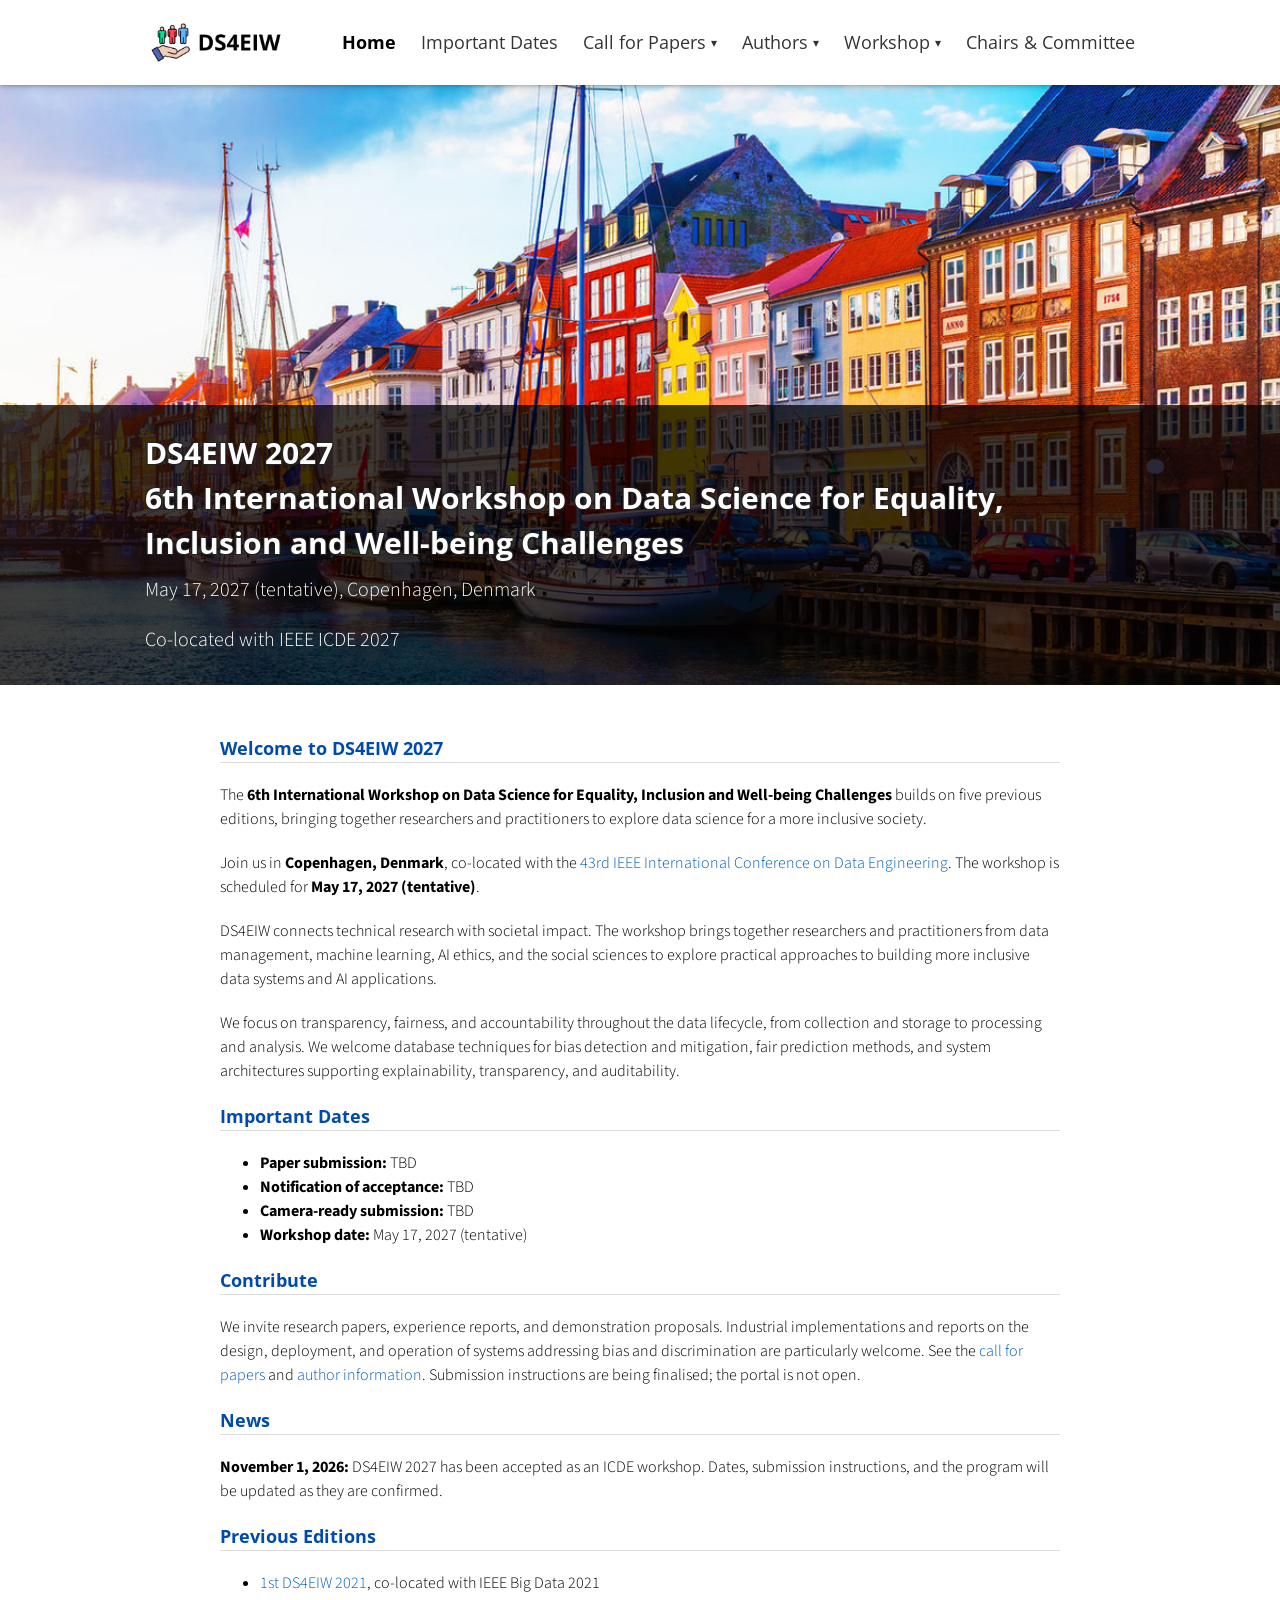
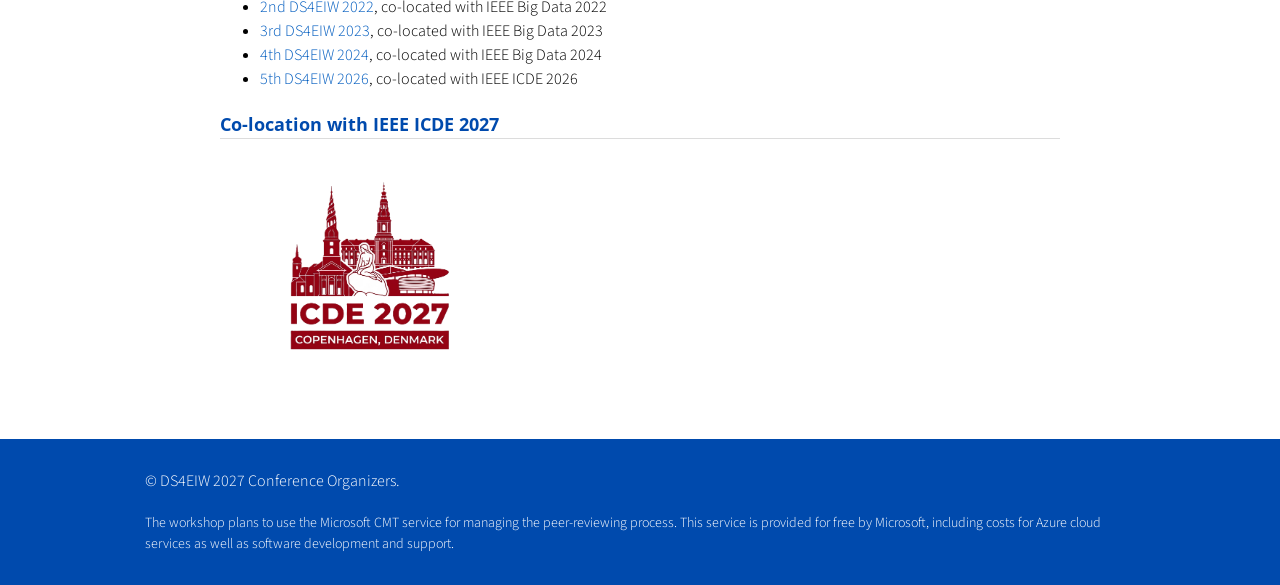
==== commit b819a659: "Footer update" ====
--- a/index.html
+++ b/index.html
@@ -43,6 +43,19 @@
 <li><strong>Workshop date:</strong> May 17, 2027 (tentative)</li>
 </ul><h3>Contribute</h3><hr><p class="text">We invite research papers, experience reports, and demonstration proposals. Industrial implementations and reports on the design, deployment, and operation of systems addressing bias and discrimination are particularly welcome. See the <a href="submit.html">call for papers</a> and <a href="authors.html#submission">author information</a>. Submission instructions are being finalised; the portal is not open.</p><h3>News</h3><hr><p class="text"><strong>November 1, 2026:</strong> DS4EIW 2027 has been accepted as an ICDE workshop. Dates, submission instructions, and the program will be updated as they are confirmed.</p><h3>Previous Editions</h3><hr><ul><li><a href="https://dbdmg.polito.it/ds4eiw-2021/">1st DS4EIW 2021</a>, co-located with IEEE Big Data 2021</li><li><a href="https://dbdmg.polito.it/ds4eiw-2022/">2nd DS4EIW 2022</a>, co-located with IEEE Big Data 2022</li><li><a href="https://dbdmg.polito.it/ds4eiw-2023/">3rd DS4EIW 2023</a>, co-located with IEEE Big Data 2023</li><li><a href="https://ds4eiw.github.io/4th-DS4EIW/">4th DS4EIW 2024</a>, co-located with IEEE Big Data 2024</li><li><a href="https://ds4eiw.github.io/2026/">5th DS4EIW 2026</a>, co-located with IEEE ICDE 2026</li></ul><h3>Co-location with IEEE ICDE 2027</h3><hr><a href="https://icde2027.github.io/"><img class="image" style="max-width: 300px; margin-bottom: 10px; margin-top: 10px;" src="img/icde2027-logo.png" alt="ICDE 2027, Copenhagen, Denmark"></a></div></div></div></div>
   </main>
-  <footer class="footer-container"><div class="banner"><div class="banner-table flex-column"><div class="flex-row"><div class="flex-item flex-column"><p class="text">© DS4EIW 2027 Workshop Organizers.</p><p class="text"><a href="about.html#contact">Contact the chairs</a> | <a href="registration.html">Registration</a> | <a href="https://icde2027.github.io/">IEEE ICDE 2027</a></p></div></div></div></div></footer>
+  <footer class="footer-container"><div class="banner">
+  <div class="banner-table flex-column">
+    <div class="flex-row">
+      <div class="flex-item flex-column">
+        <p class="text">
+          © DS4EIW 2027 Conference Organizers.
+        </p>
+        <p class="text" style="font-size: 14px; margin-top: 10px;">
+          The workshop plans to use the Microsoft CMT service for managing the peer-reviewing process. This service is provided for free by Microsoft, including costs for Azure cloud services as well as software development and support.
+        </p>
+      </div>
+    </div>
+  </div>
+</div></footer>
 </body>
 </html>
